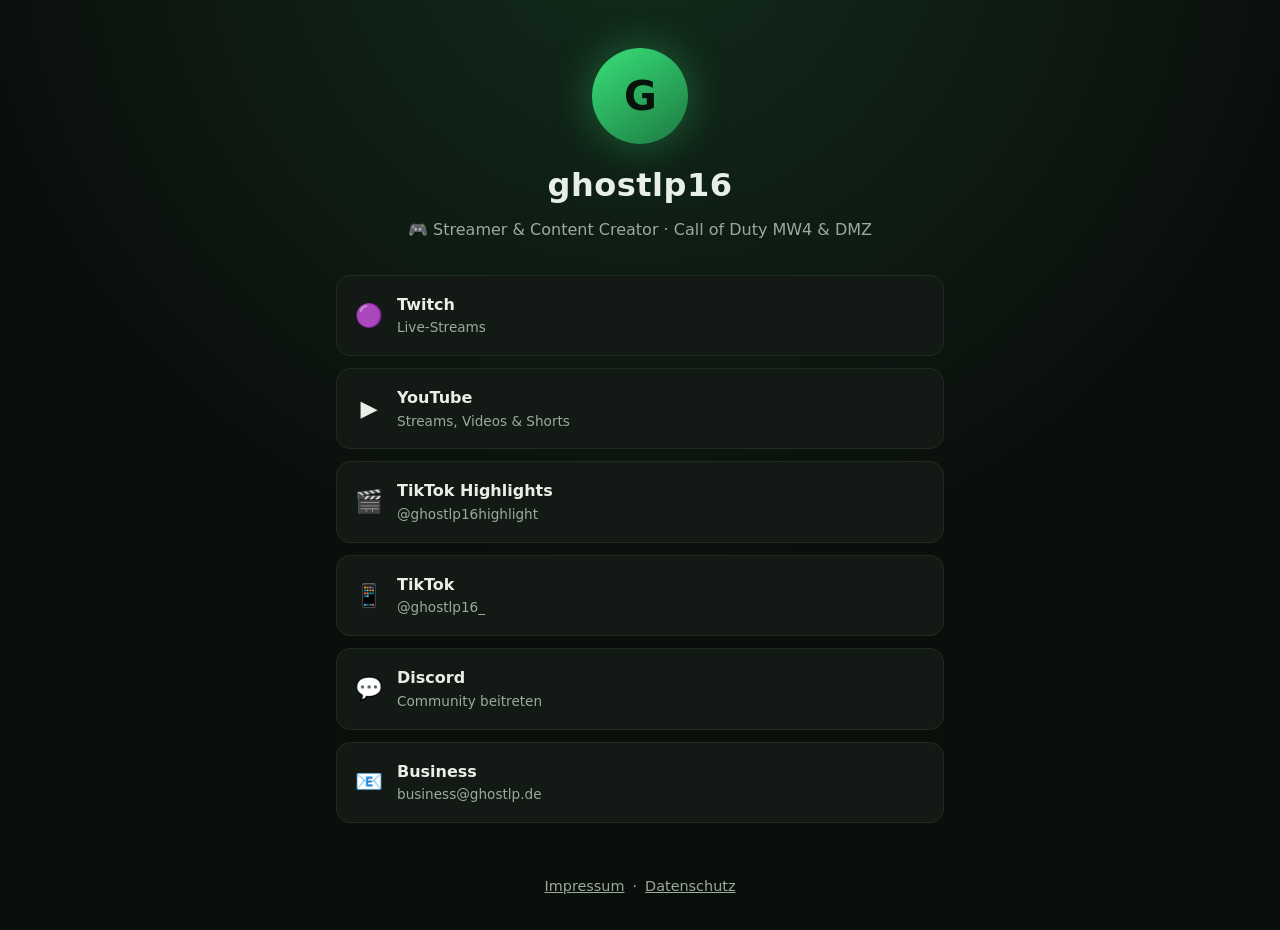
==== index.html @ 59d4b1ac "Webseite mit Impressum und Datenschutz" ====
<!doctype html>
<html lang="de">
<head>
  <meta charset="utf-8">
  <meta name="viewport" content="width=device-width, initial-scale=1">
  <title>ghostlp16 – Streamer & Content Creator</title>
  <meta name="description" content="ghostlp16 – Call of Duty MW4 & DMZ Streams auf Twitch und YouTube, Highlights auf TikTok.">
  <link rel="stylesheet" href="style.css">
</head>
<body>
  <main>
    <header class="hero">
      <div class="logo">G</div>
      <h1>ghostlp16</h1>
      <p class="tagline">🎮 Streamer & Content Creator · Call of Duty MW4 & DMZ</p>
    </header>

    <nav class="links">
      <a href="https://www.twitch.tv/ghostlp16" target="_blank" rel="noopener"><span class="ico">🟣</span><span>Twitch<span class="sub">Live-Streams</span></span></a>
      <a href="https://www.youtube.com/@ghostlp16" target="_blank" rel="noopener"><span class="ico">▶️</span><span>YouTube<span class="sub">Streams, Videos & Shorts</span></span></a>
      <a href="https://www.tiktok.com/@ghostlp16highlight" target="_blank" rel="noopener"><span class="ico">🎬</span><span>TikTok Highlights<span class="sub">@ghostlp16highlight</span></span></a>
      <a href="https://www.tiktok.com/@ghostlp16_" target="_blank" rel="noopener"><span class="ico">📱</span><span>TikTok<span class="sub">@ghostlp16_</span></span></a>
      <a href="https://discord.gg/dYG8M2XgJH" target="_blank" rel="noopener"><span class="ico">💬</span><span>Discord<span class="sub">Community beitreten</span></span></a>
      <a href="mailto:business@ghostlp.de"><span class="ico">📧</span><span>Business<span class="sub">business@ghostlp.de</span></span></a>
    </nav>
  </main>
  <footer>
    <a href="impressum.html">Impressum</a>·<a href="datenschutz.html">Datenschutz</a>
  </footer>
</body>
</html>
---- style.css ----
:root {
  --bg: #0b0f0c;
  --card: #131a15;
  --line: #1f2b22;
  --text: #e8efe9;
  --muted: #9aab9e;
  --accent: #39e07a;
  --accent-dark: #1c7a41;
}
* { box-sizing: border-box; }
html, body { margin: 0; }
body {
  background: var(--bg);
  background-image: radial-gradient(circle at 50% -10%, rgba(57, 224, 122, .14), transparent 55%);
  color: var(--text);
  font: 16px/1.6 system-ui, -apple-system, "Segoe UI", Roboto, Arial, sans-serif;
  min-height: 100vh;
  display: flex;
  flex-direction: column;
}
a { color: var(--accent); }
main { width: 100%; max-width: 640px; margin: 0 auto; padding: 48px 16px 32px; flex: 1; }

.hero { text-align: center; margin-bottom: 32px; }
.logo {
  width: 96px; height: 96px; margin: 0 auto 16px; border-radius: 50%;
  display: grid; place-items: center;
  background: linear-gradient(145deg, var(--accent), var(--accent-dark));
  color: #06140b; font-weight: 900; font-size: 40px; letter-spacing: -1px;
  box-shadow: 0 0 40px rgba(57, 224, 122, .35);
}
h1 { margin: 0; font-size: 2rem; letter-spacing: .5px; }
.tagline { margin: 6px 0 0; color: var(--muted); }

.links { display: grid; gap: 12px; }
.links a {
  display: flex; align-items: center; gap: 14px;
  padding: 16px 18px; border-radius: 14px;
  background: var(--card); border: 1px solid var(--line);
  color: var(--text); text-decoration: none; font-weight: 600;
  transition: transform .15s, border-color .15s;
}
.links a:hover { transform: translateY(-2px); border-color: var(--accent); }
.links .ico { font-size: 1.4rem; width: 28px; text-align: center; }
.links .sub { display: block; font-weight: 400; font-size: .85rem; color: var(--muted); }

.legal h1 { font-size: 1.8rem; margin-bottom: 8px; }
.legal h2 { font-size: 1.1rem; margin: 28px 0 6px; color: var(--accent); }
.legal p, .legal li { color: var(--text); }
.legal .box { background: var(--card); border: 1px solid var(--line); border-radius: 14px; padding: 4px 20px 20px; }
.back { display: inline-block; margin-bottom: 20px; text-decoration: none; }

footer { text-align: center; padding: 20px 16px 32px; color: var(--muted); font-size: .9rem; }
footer a { color: var(--muted); margin: 0 8px; }
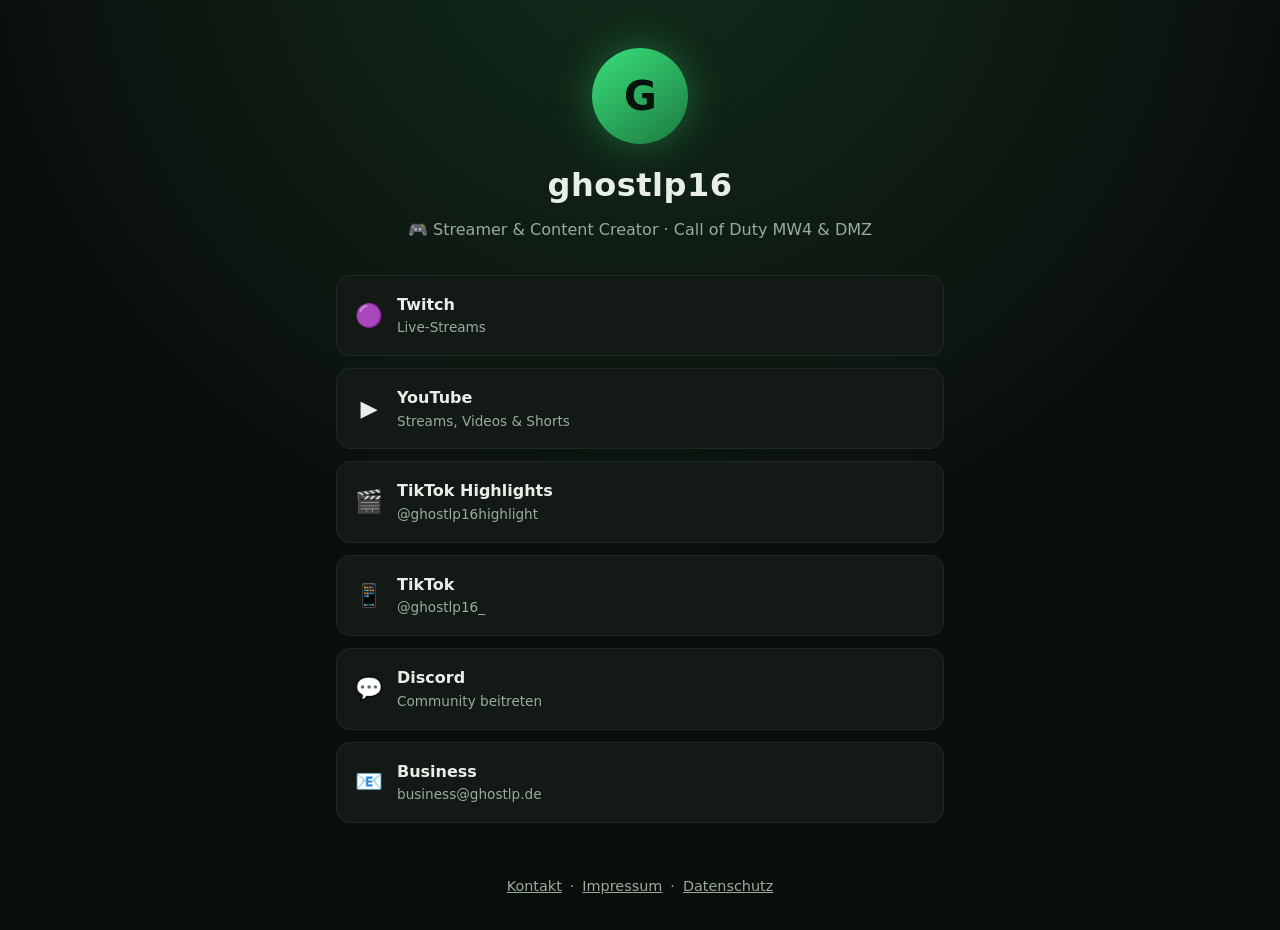
==== commit 7b6ebf34: "Kontaktformular als zweiter Kontaktweg" ====
--- a/index.html
+++ b/index.html
@@ -25,7 +25,7 @@
     </nav>
   </main>
   <footer>
-    <a href="impressum.html">Impressum</a>·<a href="datenschutz.html">Datenschutz</a>
+    <a href="kontakt.html">Kontakt</a>·<a href="impressum.html">Impressum</a>·<a href="datenschutz.html">Datenschutz</a>
   </footer>
 </body>
 </html>
--- a/style.css
+++ b/style.css
@@ -50,5 +50,21 @@
 .legal .box { background: var(--card); border: 1px solid var(--line); border-radius: 14px; padding: 4px 20px 20px; }
 .back { display: inline-block; margin-bottom: 20px; text-decoration: none; }
 
+.contact { display: grid; gap: 14px; margin-top: 16px; }
+.contact label { display: grid; gap: 6px; font-weight: 600; }
+.contact input, .contact textarea {
+  font: inherit; color: var(--text); background: var(--bg);
+  border: 1px solid var(--line); border-radius: 10px; padding: 10px 12px;
+}
+.contact input:focus, .contact textarea:focus { outline: none; border-color: var(--accent); }
+.contact .check { display: flex; gap: 10px; align-items: flex-start; font-weight: 400; font-size: .9rem; color: var(--muted); }
+.contact .check input { margin-top: 4px; }
+.contact button {
+  font: inherit; font-weight: 700; cursor: pointer; padding: 12px; border: 0; border-radius: 10px;
+  background: var(--accent); color: #06140b;
+}
+.contact button:hover { filter: brightness(1.1); }
+.contact .hp { display: none; }
+
 footer { text-align: center; padding: 20px 16px 32px; color: var(--muted); font-size: .9rem; }
 footer a { color: var(--muted); margin: 0 8px; }
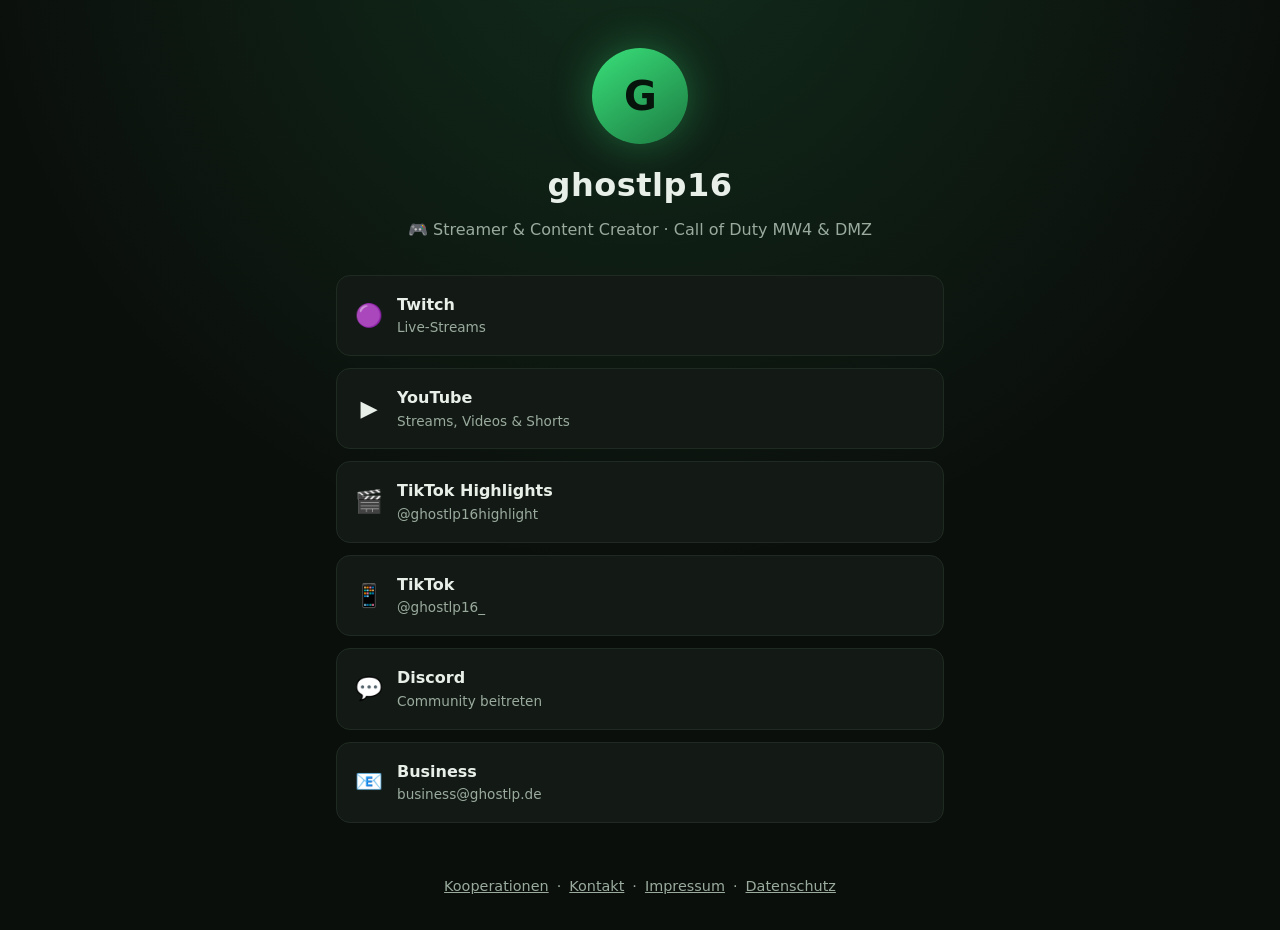
==== commit 56a08738: "Media Kit / Kooperationen" ====
--- a/index.html
+++ b/index.html
@@ -25,7 +25,7 @@
     </nav>
   </main>
   <footer>
-    <a href="kontakt.html">Kontakt</a>·<a href="impressum.html">Impressum</a>·<a href="datenschutz.html">Datenschutz</a>
+    <a href="kooperation.html">Kooperationen</a>·<a href="kontakt.html">Kontakt</a>·<a href="impressum.html">Impressum</a>·<a href="datenschutz.html">Datenschutz</a>
   </footer>
 </body>
 </html>
